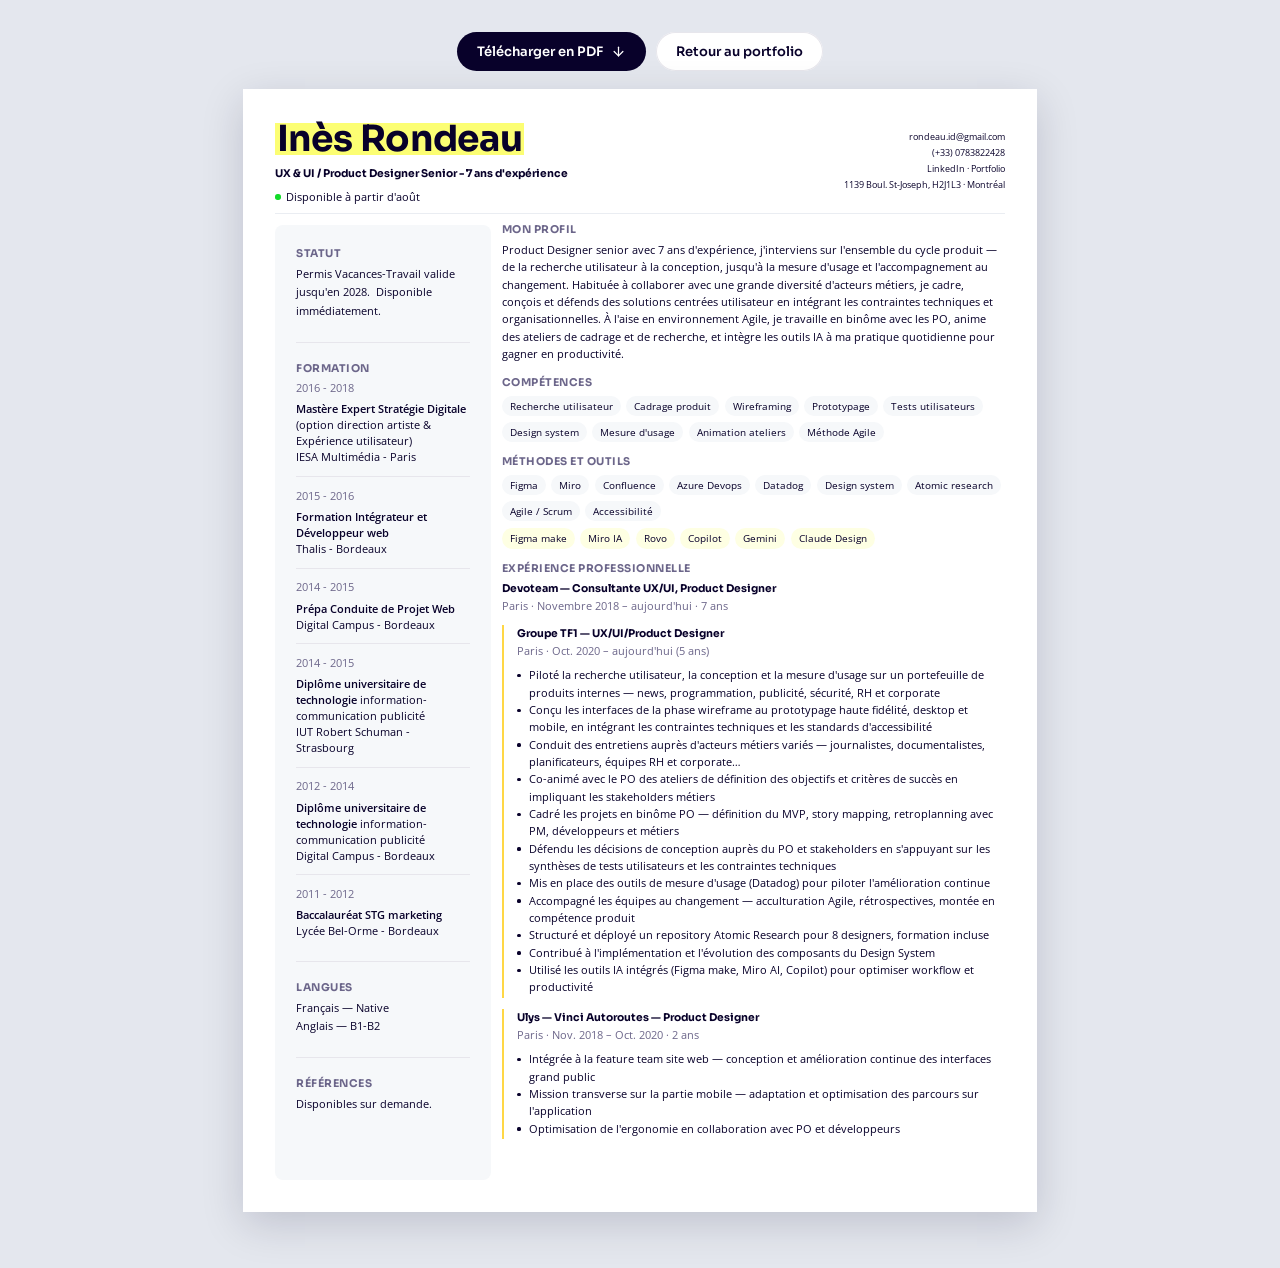
==== cv-ines-rondeau.html @ 863227c4 "V1" ====
<!DOCTYPE html>
<html lang="fr">
<head>
  <meta charset="UTF-8">
  <meta name="viewport" content="width=device-width, initial-scale=1">
  <title>CV — Inès Rondeau · UX & UI / Product Designer senior</title>
  <link rel="preconnect" href="https://fonts.googleapis.com">
  <link rel="preconnect" href="https://fonts.gstatic.com" crossorigin>
  <link href="https://fonts.googleapis.com/css2?family=Sora:wght@400;600;700&family=Open+Sans:ital,wght@0,400;0,600;1,400&display=swap" rel="stylesheet">
  <style>
    :root{
      --ink:#08012A;
      --muted:#6C668A;
      --panel:#F6F8FA;
      --line:#E7E6EC;
      --head-line:#EAEDF2;
      --accent:#FFD745;
      --hl:#FCFE73;
      --ai:#FEFFE3;
      --green:#12DB29;
    }
    *{box-sizing:border-box;margin:0;padding:0;}

    html,body{
      background:#E4E7EE;
      font-family:'Open Sans',sans-serif;
      color:var(--ink);
      -webkit-font-smoothing:antialiased;
      text-rendering:optimizeLegibility;
    }

    /* screen scaffold */
    .stage{
      display:flex;
      flex-direction:column;
      align-items:center;
      gap:18px;
      padding:32px 16px 56px;
    }
    .toolbar{
      display:flex;
      gap:10px;
      align-items:center;
    }
    .toolbar .btn{
      font-family:'Sora',sans-serif;
      font-weight:600;
      font-size:13px;
      color:#fff;
      background:var(--ink);
      border:none;
      border-radius:46px;
      padding:11px 20px;
      cursor:pointer;
      display:inline-flex;
      align-items:center;
      gap:8px;
      text-decoration:none;
      transition:background .15s ease;
    }
    .toolbar .btn:hover{background:#1E1264;}
    .toolbar .btn--ghost{
      background:#fff;
      color:var(--ink);
      box-shadow:inset 0 0 0 1px var(--line);
    }
    .toolbar .btn--ghost:hover{background:#fff;box-shadow:inset 0 0 0 1px var(--muted);}

    /* ── A4 page : 595pt × 842pt = 210 × 297 mm ───────────────── */
    .cv{
      width:595pt;
      height:842pt;
      background:#fff;
      padding:24pt;
      position:relative;
      box-shadow:0 12px 40px rgba(8,1,42,.16);
      display:flex;
      flex-direction:column;
      gap:8pt;
    }

    /* ── Header ───────────────────────────────────────────────── */
    .head{
      display:flex;
      justify-content:space-between;
      align-items:flex-start;
      gap:13pt;
      height:61pt;
    }
    .head__id{width:405pt;}
    .name{
      font-family:'Sora',sans-serif;
      font-weight:700;
      font-size:27pt;
      line-height:1;
      letter-spacing:-.01em;
      display:inline;
      background:linear-gradient(transparent 16%, var(--hl) 16%, var(--hl) 86%, transparent 86%);
      -webkit-box-decoration-break:clone;
      box-decoration-break:clone;
      padding:0 1pt;
    }
    .role{
      font-family:'Sora',sans-serif;
      font-weight:700;
      font-size:8pt;
      line-height:1;
      margin-top:9pt;
    }
    .status{
      display:flex;
      align-items:center;
      gap:4pt;
      margin-top:6pt;
    }
    .status .dot{
      width:4pt;height:4pt;border-radius:50%;
      background:var(--green);
    }
    .status span{font-size:8pt;line-height:14pt;}
    .head__contact{
      text-align:right;
      font-size:7pt;
      font-weight:400;
      font-style:normal;
      line-height:12pt;
      color:var(--ink);
      padding-top:6pt;
      white-space:nowrap;
    }
    .head__contact a{color:inherit;text-decoration:none;}
    .head__contact a:hover{text-decoration:underline;}

    .rule{height:1px;background:var(--head-line);border:none;}

    /* ── Body : sidebar + main ────────────────────────────────── */
    .body{
      display:flex;
      gap:8pt;
      flex:1;
      min-height:0;
    }

    /* ── Sidebar ──────────────────────────────────────────────── */
    .side{
      width:162pt;
      flex:0 0 162pt;
      background:var(--panel);
      border-radius:6pt;
      padding:18pt 16pt;
      display:flex;
      flex-direction:column;
      gap:16pt;
    }
    .label{
      font-family:'Sora',sans-serif;
      font-weight:700;
      font-size:8pt;
      line-height:1;
      letter-spacing:.045em;
      text-transform:uppercase;
      color:var(--muted);
    }
    .side__block{display:flex;flex-direction:column;gap:4pt;}
    .side__block p{font-size:8pt;line-height:14pt;}
    .side .divider{height:.5pt;background:var(--line);border:none;}

    .formation{display:flex;flex-direction:column;gap:8pt;}
    .edu{display:flex;flex-direction:column;gap:4pt;}
    .edu+ .edu{padding-top:8pt;border-top:.5pt solid var(--line);}
    .edu .yr{font-size:8pt;line-height:12pt;color:var(--muted);}
    .edu .deg{font-size:8pt;line-height:12pt;}
    .edu .deg strong{font-weight:600;}

    /* ── Main column ──────────────────────────────────────────── */
    .main{
      flex:1;
      min-width:0;
      display:flex;
      flex-direction:column;
      gap:11pt;
    }
    .sec{display:flex;flex-direction:column;gap:5pt;}
    .profile{font-size:8pt;line-height:13pt;}

    .tags{display:flex;flex-wrap:wrap;gap:4pt;}
    .tag{
      font-size:10px;
      line-height:1;
      background:var(--panel);
      border-radius:23pt;
      padding:4pt 6pt;
      white-space:nowrap;
    }
    .tag--ai{background:var(--ai);}

    /* experience */
    .exp{display:flex;flex-direction:column;gap:8pt;}
    .exp__head{display:flex;flex-direction:column;gap:1pt;}
    .exp__org{font-family:'Sora',sans-serif;font-weight:700;font-size:8pt;line-height:12pt;}
    .exp__meta{font-size:8pt;line-height:12pt;color:var(--muted);}
    .exp__card{
      border-left:2pt solid var(--accent);
      padding:1pt 0 1pt 10pt;
      display:flex;
      flex-direction:column;
      gap:6pt;
    }
    .bullets{list-style:none;display:flex;flex-direction:column;gap:0;}
    .bullets li{
      position:relative;
      font-size:8pt;
      line-height:13pt;
      padding-left:9pt;
    }
    .bullets li::before{
      content:"";
      position:absolute;
      left:0;top:5pt;
      width:2.4pt;height:2.4pt;border-radius:50%;
      background:var(--ink);
    }

    /* ── Print ────────────────────────────────────────────────── */
    @page{size:A4;margin:0;}
    @media print{
      html,body{background:#fff;}
      .stage{padding:0;gap:0;}
      .toolbar{display:none;}
      .cv{box-shadow:none;}
    }
  </style>
</head>
<body>
  <div class="stage">
    <div class="toolbar">
      <button type="button" class="btn" onclick="window.print()">
        Télécharger en PDF
        <svg width="15" height="15" viewBox="0 0 24 24" fill="none" stroke="currentColor" stroke-width="2" stroke-linecap="round" stroke-linejoin="round" aria-hidden="true"><line x1="12" y1="5" x2="12" y2="19"/><polyline points="5 12 12 19 19 12"/></svg>
      </button>
      <a class="btn btn--ghost" href="index.html">Retour au portfolio</a>
    </div>

    <!-- ============================ CV A4 ============================ -->
    <article class="cv" aria-label="CV d'Inès Rondeau">

      <!-- Header -->
      <header class="head">
        <div class="head__id">
          <h1 class="name">Inès Rondeau</h1>
          <p class="role">UX &amp; UI / Product Designer Senior - 7 ans d'expérience</p>
          <div class="status">
            <span class="dot" aria-hidden="true"></span>
            <span>Disponible à partir d'août</span>
          </div>
        </div>
        <address class="head__contact">
          <a href="mailto:rondeau.id@gmail.com">rondeau.id@gmail.com</a><br>
          (+33) 0783822428<br>
          <a href="https://www.linkedin.com/in/in%C3%A8s-rondeau-173500bb/" target="_blank" rel="noopener">LinkedIn</a> · <a href="index.html">Portfolio</a><br>
          1139 Boul. St-Joseph, H2J1L3 · Montréal
        </address>
      </header>

      <hr class="rule">

      <div class="body">

        <!-- Sidebar -->
        <aside class="side" style="padding: 24px 21px 21px">
          <div class="side__block">
            <div class="label">Statut</div>
            <p>Permis Vacances-Travail valide jusqu'en 2028. 
Disponible immédiatement.</p>
          </div>

          <hr class="divider">

          <div class="side__block">
            <div class="label">Formation</div>
            <div class="formation">
              <div class="edu">
                <span class="yr">2016 - 2018</span>
                <span class="deg"><strong>Mastère Expert Stratégie Digitale</strong> (option direction artiste &amp; Expérience utilisateur)<br>IESA Multimédia - Paris</span>
              </div>
              <div class="edu">
                <span class="yr">2015 - 2016</span>
                <span class="deg"><strong>Formation Intégrateur et Développeur web</strong><br>Thalis - Bordeaux</span>
              </div>
              <div class="edu">
                <span class="yr">2014 - 2015</span>
                <span class="deg"><strong>Prépa Conduite de Projet Web</strong><br>Digital Campus - Bordeaux</span>
              </div>
              <div class="edu">
                <span class="yr">2014 - 2015</span>
                <span class="deg"><strong>Diplôme universitaire de technologie</strong> information-communication publicité<br>IUT Robert Schuman - Strasbourg</span>
              </div>
              <div class="edu">
                <span class="yr">2012 - 2014</span>
                <span class="deg"><strong>Diplôme universitaire de technologie</strong> information-communication publicité<br>Digital Campus - Bordeaux</span>
              </div>
              <div class="edu">
                <span class="yr">2011 - 2012</span>
                <span class="deg"><strong>Baccalauréat STG marketing</strong><br>Lycée Bel-Orme - Bordeaux</span>
              </div>
            </div>
          </div>

          <hr class="divider">

          <div class="side__block">
            <div class="label">Langues</div>
            <p>Français — Native<br>Anglais — B1-B2</p>
          </div>

          <hr class="divider">

          <div class="side__block">
            <div class="label">Références</div>
            <p>Disponibles sur demande.</p>
          </div>
        </aside>

        <!-- Main -->
        <section class="main" style="gap: 15px">

          <div class="sec">
            <div class="label">Mon profil</div>
            <p class="profile">Product Designer senior avec 7 ans d'expérience, j'interviens sur l'ensemble du cycle produit — de la recherche utilisateur à la conception, jusqu'à la mesure d'usage et l'accompagnement au changement. Habituée à collaborer avec une grande diversité d'acteurs métiers, je cadre, conçois et défends des solutions centrées utilisateur en intégrant les contraintes techniques et organisationnelles. À l'aise en environnement Agile, je travaille en binôme avec les PO, anime des ateliers de cadrage et de recherche, et intègre les outils IA à ma pratique quotidienne pour gagner en productivité.</p>
          </div>

          <div class="sec">
            <div class="label">Compétences</div>
            <div class="tags">
              <span class="tag">Recherche utilisateur</span>
              <span class="tag">Cadrage produit</span>
              <span class="tag">Wireframing</span>
              <span class="tag">Prototypage</span>
              <span class="tag">Tests utilisateurs</span>
              <span class="tag">Design system</span>
              <span class="tag">Mesure d'usage</span>
              <span class="tag">Animation ateliers</span>
              <span class="tag">Méthode Agile</span>
            </div>
          </div>

          <div class="sec">
            <div class="label">Méthodes et outils</div>
            <div class="tags">
              <span class="tag">Figma</span>
              <span class="tag">Miro</span>
              <span class="tag">Confluence</span>
              <span class="tag">Azure Devops</span>
              <span class="tag">Datadog</span>
              <span class="tag">Design system</span>
              <span class="tag">Atomic research</span>
              <span class="tag">Agile / Scrum</span>
              <span class="tag">Accessibilité</span>
            </div>
            <div class="tags">
              <span class="tag tag--ai">Figma make</span>
              <span class="tag tag--ai">Miro IA</span>
              <span class="tag tag--ai">Rovo</span>
              <span class="tag tag--ai">Copilot</span>
              <span class="tag tag--ai">Gemini</span>
              <span class="tag tag--ai">Claude Design</span>
            </div>
          </div>

          <div class="sec">
            <div class="label">Expérience professionnelle</div>
            <div class="exp">
              <div class="exp__head">
                <span class="exp__org">Devoteam — Consultante UX/UI, Product Designer</span>
                <span class="exp__meta">Paris · Novembre 2018 – aujourd'hui · 7 ans</span>
              </div>

              <div class="exp__card">
                <div class="exp__head">
                  <span class="exp__org">Groupe TF1 — UX/UI/Product Designer</span>
                  <span class="exp__meta">Paris · Oct. 2020 – aujourd'hui (5 ans)</span>
                </div>
                <ul class="bullets">
                  <li>Piloté la recherche utilisateur, la conception et la mesure d'usage sur un portefeuille de produits internes — news, programmation, publicité, sécurité, RH et corporate</li>
                  <li>Conçu les interfaces de la phase wireframe au prototypage haute fidélité, desktop et mobile, en intégrant les contraintes techniques et les standards d'accessibilité</li>
                  <li>Conduit des entretiens auprès d'acteurs métiers variés — journalistes, documentalistes, planificateurs, équipes RH et corporate…</li>
                  <li>Co-animé avec le PO des ateliers de définition des objectifs et critères de succès en impliquant les stakeholders métiers</li>
                  <li>Cadré les projets en binôme PO — définition du MVP, story mapping, retroplanning avec PM, développeurs et métiers</li>
                  <li>Défendu les décisions de conception auprès du PO et stakeholders en s'appuyant sur les synthèses de tests utilisateurs et les contraintes techniques</li>
                  <li>Mis en place des outils de mesure d'usage (Datadog) pour piloter l'amélioration continue</li>
                  <li>Accompagné les équipes au changement — acculturation Agile, rétrospectives, montée en compétence produit</li>
                  <li>Structuré et déployé un repository Atomic Research pour 8 designers, formation incluse</li>
                  <li>Contribué à l'implémentation et l'évolution des composants du Design System</li>
                  <li>Utilisé les outils IA intégrés (Figma make, Miro AI, Copilot) pour optimiser workflow et productivité</li>
                </ul>
              </div>

              <div class="exp__card">
                <div class="exp__head">
                  <span class="exp__org">Ulys — Vinci Autoroutes — Product Designer</span>
                  <span class="exp__meta">Paris · Nov. 2018 – Oct. 2020 · 2 ans</span>
                </div>
                <ul class="bullets">
                  <li>Intégrée à la feature team site web — conception et amélioration continue des interfaces grand public</li>
                  <li>Mission transverse sur la partie mobile — adaptation et optimisation des parcours sur l'application</li>
                  <li>Optimisation de l'ergonomie en collaboration avec PO et développeurs</li>
                </ul>
              </div>
            </div>
          </div>

        </section>
      </div>
    </article>
  </div>
</body>
</html>
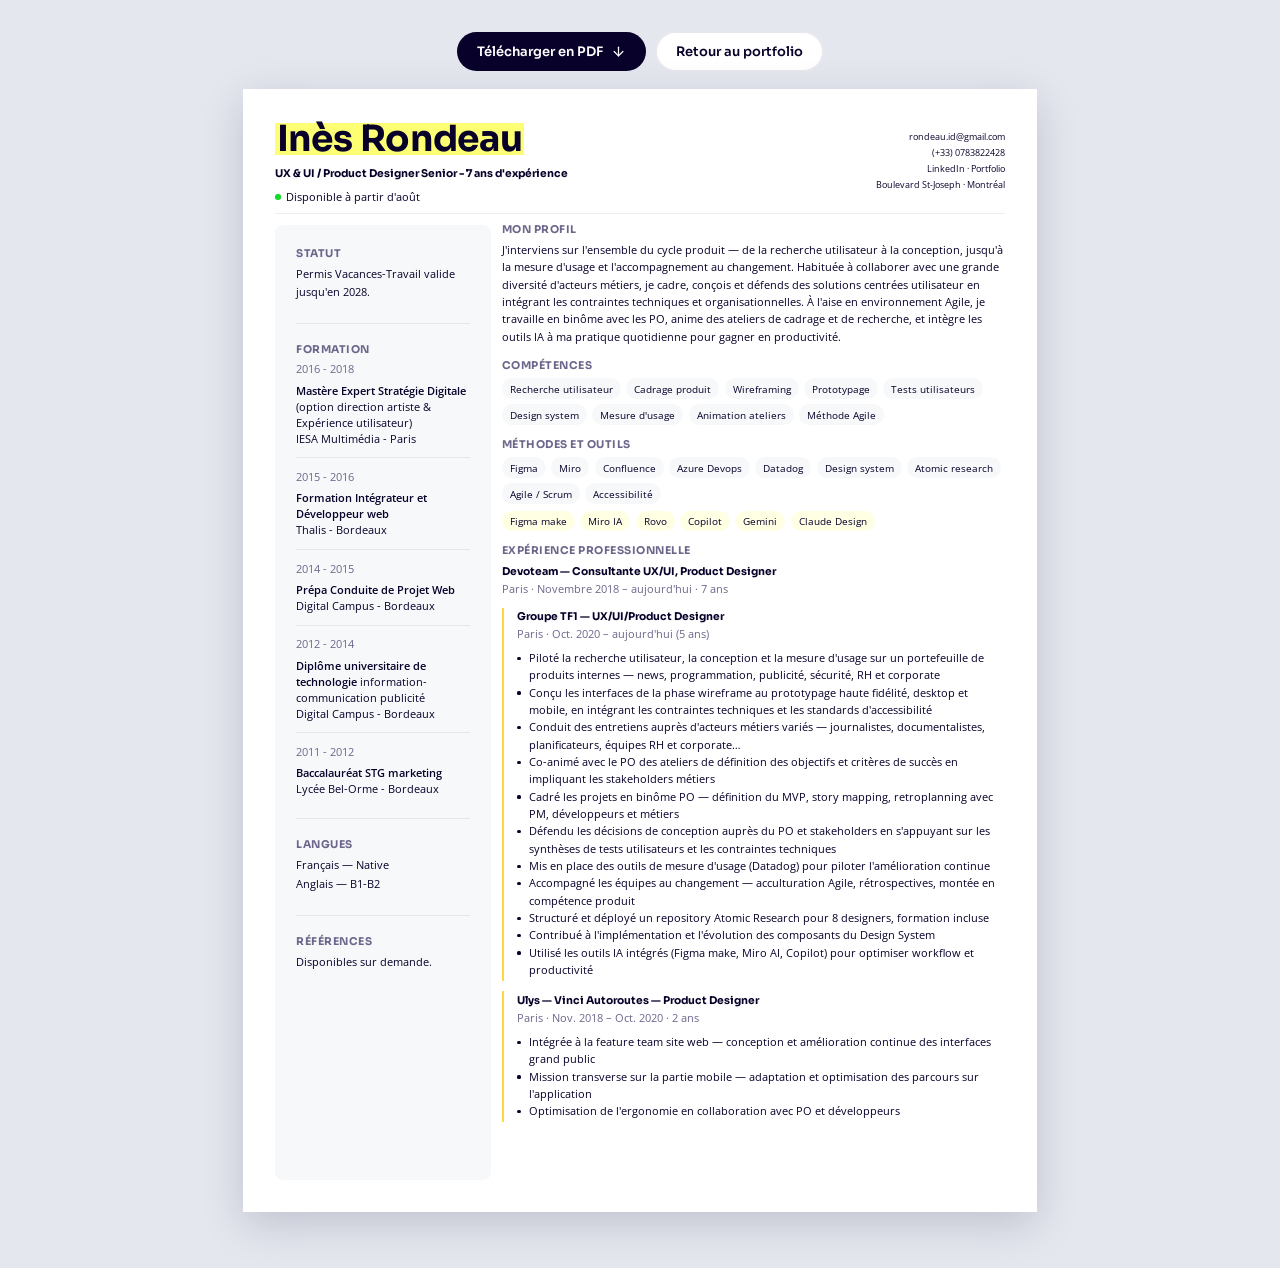
==== commit 13456804: "V2" ====
--- a/cv-ines-rondeau.html
+++ b/cv-ines-rondeau.html
@@ -1,12 +1,12 @@
-<!DOCTYPE html>
-<html lang="fr">
-<head>
+<!DOCTYPE html><html lang="fr"><head>
+
+
   <meta charset="UTF-8">
   <meta name="viewport" content="width=device-width, initial-scale=1">
-  <title>CV — Inès Rondeau · UX & UI / Product Designer senior</title>
+  <title>CV — Inès Rondeau · UX &amp; UI / Product Designer senior</title>
   <link rel="preconnect" href="https://fonts.googleapis.com">
-  <link rel="preconnect" href="https://fonts.gstatic.com" crossorigin>
-  <link href="https://fonts.googleapis.com/css2?family=Sora:wght@400;600;700&family=Open+Sans:ital,wght@0,400;0,600;1,400&display=swap" rel="stylesheet">
+  <link rel="preconnect" href="https://fonts.gstatic.com" crossorigin="">
+  <link href="https://fonts.googleapis.com/css2?family=Sora:wght@400;600;700&amp;family=Open+Sans:ital,wght@0,400;0,600;1,400&amp;display=swap" rel="stylesheet">
   <style>
     :root{
       --ink:#08012A;
@@ -231,12 +231,12 @@
     }
   </style>
 </head>
-<body>
+<body style="">
   <div class="stage">
     <div class="toolbar">
       <button type="button" class="btn" onclick="window.print()">
         Télécharger en PDF
-        <svg width="15" height="15" viewBox="0 0 24 24" fill="none" stroke="currentColor" stroke-width="2" stroke-linecap="round" stroke-linejoin="round" aria-hidden="true"><line x1="12" y1="5" x2="12" y2="19"/><polyline points="5 12 12 19 19 12"/></svg>
+        <svg width="15" height="15" viewBox="0 0 24 24" fill="none" stroke="currentColor" stroke-width="2" stroke-linecap="round" stroke-linejoin="round" aria-hidden="true"><line x1="12" y1="5" x2="12" y2="19"></line><polyline points="5 12 12 19 19 12"></polyline></svg>
       </button>
       <a class="btn btn--ghost" href="index.html">Retour au portfolio</a>
     </div>
@@ -254,12 +254,11 @@
             <span>Disponible à partir d'août</span>
           </div>
         </div>
-        <address class="head__contact">
+        <address class="head__contact" style="">
           <a href="mailto:rondeau.id@gmail.com">rondeau.id@gmail.com</a><br>
           (+33) 0783822428<br>
-          <a href="https://www.linkedin.com/in/in%C3%A8s-rondeau-173500bb/" target="_blank" rel="noopener">LinkedIn</a> · <a href="index.html">Portfolio</a><br>
-          1139 Boul. St-Joseph, H2J1L3 · Montréal
-        </address>
+          <a href="https://www.linkedin.com/in/in%C3%A8s-rondeau-173500bb/" target="_blank" rel="noopener">LinkedIn</a> · <a href="index.html">Portfolio</a><br><div>Boulevard St-Joseph · Montréal
+        </div></address>
       </header>
 
       <hr class="rule">
@@ -270,8 +269,7 @@
         <aside class="side" style="padding: 24px 21px 21px">
           <div class="side__block">
             <div class="label">Statut</div>
-            <p>Permis Vacances-Travail valide jusqu'en 2028. 
-Disponible immédiatement.</p>
+            <p>Permis Vacances-Travail valide jusqu'en 2028. </p>
           </div>
 
           <hr class="divider">
@@ -292,10 +290,6 @@
                 <span class="deg"><strong>Prépa Conduite de Projet Web</strong><br>Digital Campus - Bordeaux</span>
               </div>
               <div class="edu">
-                <span class="yr">2014 - 2015</span>
-                <span class="deg"><strong>Diplôme universitaire de technologie</strong> information-communication publicité<br>IUT Robert Schuman - Strasbourg</span>
-              </div>
-              <div class="edu">
                 <span class="yr">2012 - 2014</span>
                 <span class="deg"><strong>Diplôme universitaire de technologie</strong> information-communication publicité<br>Digital Campus - Bordeaux</span>
               </div>
@@ -326,7 +320,7 @@
 
           <div class="sec">
             <div class="label">Mon profil</div>
-            <p class="profile">Product Designer senior avec 7 ans d'expérience, j'interviens sur l'ensemble du cycle produit — de la recherche utilisateur à la conception, jusqu'à la mesure d'usage et l'accompagnement au changement. Habituée à collaborer avec une grande diversité d'acteurs métiers, je cadre, conçois et défends des solutions centrées utilisateur en intégrant les contraintes techniques et organisationnelles. À l'aise en environnement Agile, je travaille en binôme avec les PO, anime des ateliers de cadrage et de recherche, et intègre les outils IA à ma pratique quotidienne pour gagner en productivité.</p>
+            <p class="profile" style="">J'interviens sur l'ensemble du cycle produit — de la recherche utilisateur à la conception, jusqu'à la mesure d'usage et l'accompagnement au changement. Habituée à collaborer avec une grande diversité d'acteurs métiers, je cadre, conçois et défends des solutions centrées utilisateur en intégrant les contraintes techniques et organisationnelles. À l'aise en environnement Agile, je travaille en binôme avec les PO, anime des ateliers de cadrage et de recherche, et intègre les outils IA à ma pratique quotidienne pour gagner en productivité.</p>
           </div>
 
           <div class="sec">
@@ -413,5 +407,6 @@
       </div>
     </article>
   </div>
-</body>
-</html>
+
+
+</body></html>
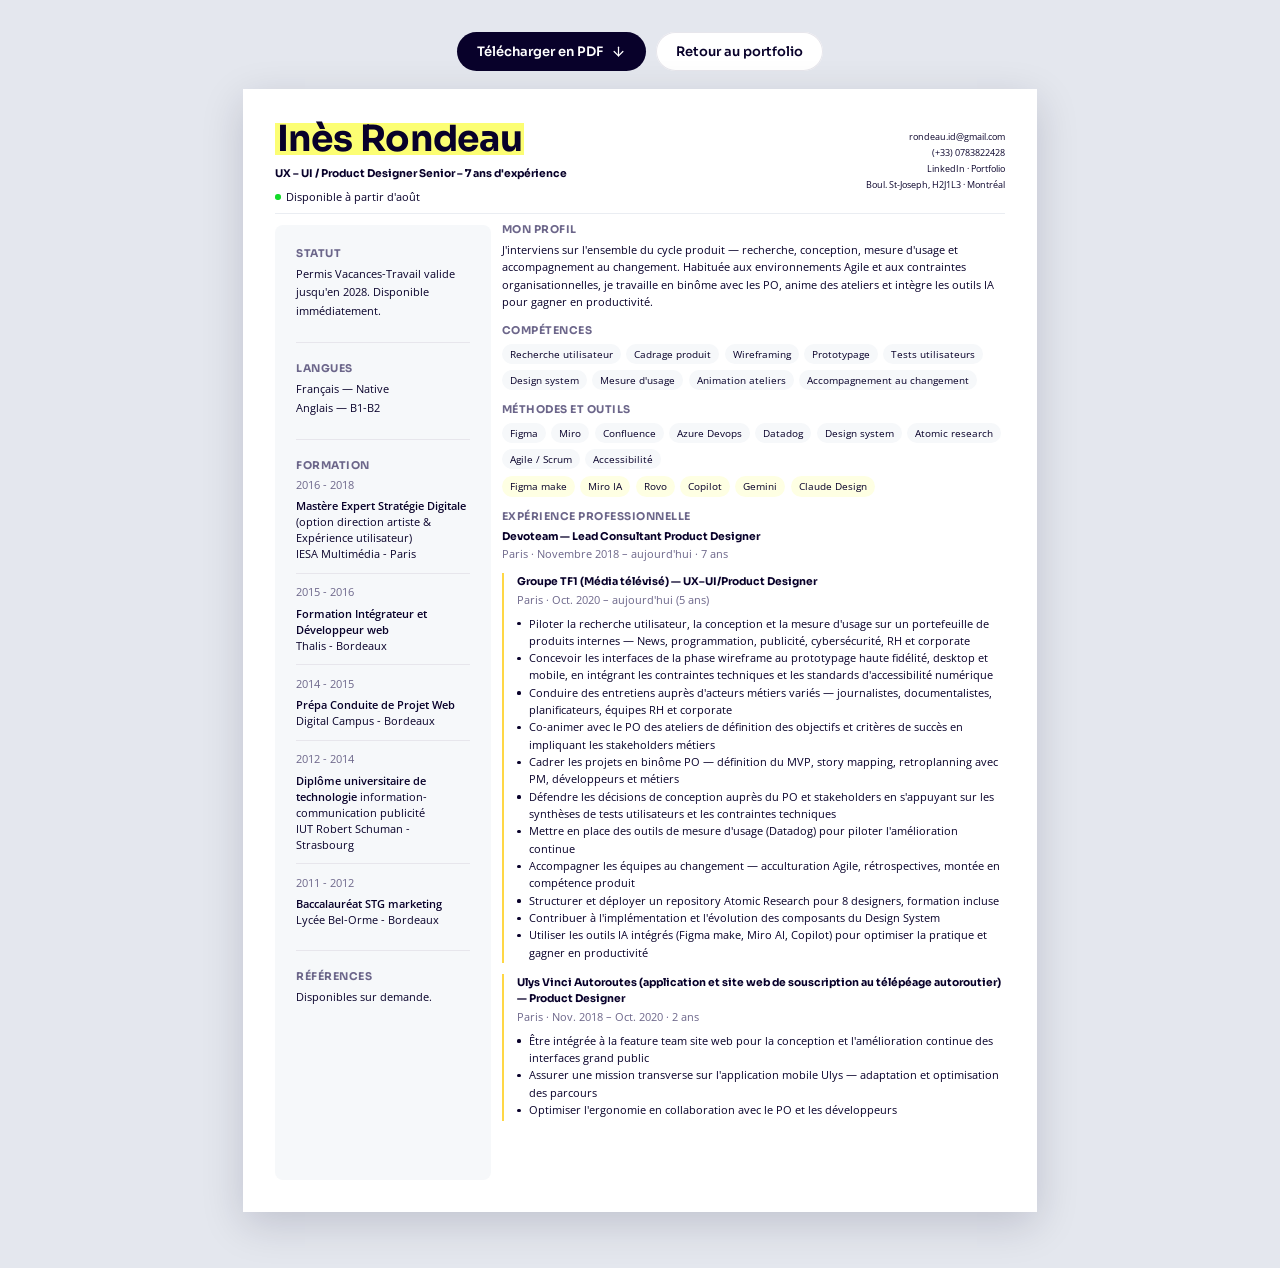
==== commit 15c3c149: "V2 CV" ====
--- a/cv-ines-rondeau.html
+++ b/cv-ines-rondeau.html
@@ -248,7 +248,7 @@
       <header class="head">
         <div class="head__id">
           <h1 class="name">Inès Rondeau</h1>
-          <p class="role">UX &amp; UI / Product Designer Senior - 7 ans d'expérience</p>
+          <p class="role">UX – UI / Product Designer Senior – 7 ans d'expérience</p>
           <div class="status">
             <span class="dot" aria-hidden="true"></span>
             <span>Disponible à partir d'août</span>
@@ -257,7 +257,7 @@
         <address class="head__contact" style="">
           <a href="mailto:rondeau.id@gmail.com">rondeau.id@gmail.com</a><br>
           (+33) 0783822428<br>
-          <a href="https://www.linkedin.com/in/in%C3%A8s-rondeau-173500bb/" target="_blank" rel="noopener">LinkedIn</a> · <a href="index.html">Portfolio</a><br><div>Boulevard St-Joseph · Montréal
+          <a href="https://www.linkedin.com/in/in%C3%A8s-rondeau-173500bb/" target="_blank" rel="noopener">LinkedIn</a> · <a href="index.html">Portfolio</a><br><div>Boul. St-Joseph, H2J1L3 · Montréal
         </div></address>
       </header>
 
@@ -269,7 +269,14 @@
         <aside class="side" style="padding: 24px 21px 21px">
           <div class="side__block">
             <div class="label">Statut</div>
-            <p>Permis Vacances-Travail valide jusqu'en 2028. </p>
+            <p>Permis Vacances-Travail valide jusqu'en 2028. Disponible immédiatement.</p>
+          </div>
+
+          <hr class="divider">
+
+          <div class="side__block">
+            <div class="label">Langues</div>
+            <p>Français — Native<br>Anglais — B1-B2</p>
           </div>
 
           <hr class="divider">
@@ -291,7 +298,7 @@
               </div>
               <div class="edu">
                 <span class="yr">2012 - 2014</span>
-                <span class="deg"><strong>Diplôme universitaire de technologie</strong> information-communication publicité<br>Digital Campus - Bordeaux</span>
+                <span class="deg"><strong>Diplôme universitaire de technologie</strong> information-communication publicité<br>IUT Robert Schuman - Strasbourg</span>
               </div>
               <div class="edu">
                 <span class="yr">2011 - 2012</span>
@@ -303,13 +310,6 @@
           <hr class="divider">
 
           <div class="side__block">
-            <div class="label">Langues</div>
-            <p>Français — Native<br>Anglais — B1-B2</p>
-          </div>
-
-          <hr class="divider">
-
-          <div class="side__block">
             <div class="label">Références</div>
             <p>Disponibles sur demande.</p>
           </div>
@@ -320,7 +320,7 @@
 
           <div class="sec">
             <div class="label">Mon profil</div>
-            <p class="profile" style="">J'interviens sur l'ensemble du cycle produit — de la recherche utilisateur à la conception, jusqu'à la mesure d'usage et l'accompagnement au changement. Habituée à collaborer avec une grande diversité d'acteurs métiers, je cadre, conçois et défends des solutions centrées utilisateur en intégrant les contraintes techniques et organisationnelles. À l'aise en environnement Agile, je travaille en binôme avec les PO, anime des ateliers de cadrage et de recherche, et intègre les outils IA à ma pratique quotidienne pour gagner en productivité.</p>
+            <p class="profile" style="">J'interviens sur l'ensemble du cycle produit — recherche, conception, mesure d'usage et accompagnement au changement. Habituée aux environnements Agile et aux contraintes organisationnelles, je travaille en binôme avec les PO, anime des ateliers et intègre les outils IA pour gagner en productivité.</p>
           </div>
 
           <div class="sec">
@@ -334,7 +334,7 @@
               <span class="tag">Design system</span>
               <span class="tag">Mesure d'usage</span>
               <span class="tag">Animation ateliers</span>
-              <span class="tag">Méthode Agile</span>
+              <span class="tag">Accompagnement au changement</span>
             </div>
           </div>
 
@@ -365,39 +365,39 @@
             <div class="label">Expérience professionnelle</div>
             <div class="exp">
               <div class="exp__head">
-                <span class="exp__org">Devoteam — Consultante UX/UI, Product Designer</span>
+                <span class="exp__org">Devoteam — Lead Consultant Product Designer</span>
                 <span class="exp__meta">Paris · Novembre 2018 – aujourd'hui · 7 ans</span>
               </div>
 
               <div class="exp__card">
                 <div class="exp__head">
-                  <span class="exp__org">Groupe TF1 — UX/UI/Product Designer</span>
+                  <span class="exp__org">Groupe TF1 (Média télévisé) — UX–UI/Product Designer</span>
                   <span class="exp__meta">Paris · Oct. 2020 – aujourd'hui (5 ans)</span>
                 </div>
                 <ul class="bullets">
-                  <li>Piloté la recherche utilisateur, la conception et la mesure d'usage sur un portefeuille de produits internes — news, programmation, publicité, sécurité, RH et corporate</li>
-                  <li>Conçu les interfaces de la phase wireframe au prototypage haute fidélité, desktop et mobile, en intégrant les contraintes techniques et les standards d'accessibilité</li>
-                  <li>Conduit des entretiens auprès d'acteurs métiers variés — journalistes, documentalistes, planificateurs, équipes RH et corporate…</li>
-                  <li>Co-animé avec le PO des ateliers de définition des objectifs et critères de succès en impliquant les stakeholders métiers</li>
-                  <li>Cadré les projets en binôme PO — définition du MVP, story mapping, retroplanning avec PM, développeurs et métiers</li>
-                  <li>Défendu les décisions de conception auprès du PO et stakeholders en s'appuyant sur les synthèses de tests utilisateurs et les contraintes techniques</li>
-                  <li>Mis en place des outils de mesure d'usage (Datadog) pour piloter l'amélioration continue</li>
-                  <li>Accompagné les équipes au changement — acculturation Agile, rétrospectives, montée en compétence produit</li>
-                  <li>Structuré et déployé un repository Atomic Research pour 8 designers, formation incluse</li>
-                  <li>Contribué à l'implémentation et l'évolution des composants du Design System</li>
-                  <li>Utilisé les outils IA intégrés (Figma make, Miro AI, Copilot) pour optimiser workflow et productivité</li>
+                  <li>Piloter la recherche utilisateur, la conception et la mesure d'usage sur un portefeuille de produits internes — News, programmation, publicité, cybersécurité, RH et corporate</li>
+                  <li>Concevoir les interfaces de la phase wireframe au prototypage haute fidélité, desktop et mobile, en intégrant les contraintes techniques et les standards d'accessibilité numérique</li>
+                  <li>Conduire des entretiens auprès d'acteurs métiers variés — journalistes, documentalistes, planificateurs, équipes RH et corporate</li>
+                  <li>Co-animer avec le PO des ateliers de définition des objectifs et critères de succès en impliquant les stakeholders métiers</li>
+                  <li>Cadrer les projets en binôme PO — définition du MVP, story mapping, retroplanning avec PM, développeurs et métiers</li>
+                  <li>Défendre les décisions de conception auprès du PO et stakeholders en s'appuyant sur les synthèses de tests utilisateurs et les contraintes techniques</li>
+                  <li>Mettre en place des outils de mesure d'usage (Datadog) pour piloter l'amélioration continue</li>
+                  <li>Accompagner les équipes au changement — acculturation Agile, rétrospectives, montée en compétence produit</li>
+                  <li>Structurer et déployer un repository Atomic Research pour 8 designers, formation incluse</li>
+                  <li>Contribuer à l'implémentation et l'évolution des composants du Design System</li>
+                  <li>Utiliser les outils IA intégrés (Figma make, Miro AI, Copilot) pour optimiser la pratique et gagner en productivité</li>
                 </ul>
               </div>
 
               <div class="exp__card">
                 <div class="exp__head">
-                  <span class="exp__org">Ulys — Vinci Autoroutes — Product Designer</span>
+                  <span class="exp__org">Ulys Vinci Autoroutes (application et site web de souscription au télépéage autoroutier) — Product Designer</span>
                   <span class="exp__meta">Paris · Nov. 2018 – Oct. 2020 · 2 ans</span>
                 </div>
                 <ul class="bullets">
-                  <li>Intégrée à la feature team site web — conception et amélioration continue des interfaces grand public</li>
-                  <li>Mission transverse sur la partie mobile — adaptation et optimisation des parcours sur l'application</li>
-                  <li>Optimisation de l'ergonomie en collaboration avec PO et développeurs</li>
+                  <li>Être intégrée à la feature team site web pour la conception et l'amélioration continue des interfaces grand public</li>
+                  <li>Assurer une mission transverse sur l'application mobile Ulys — adaptation et optimisation des parcours</li>
+                  <li>Optimiser l'ergonomie en collaboration avec le PO et les développeurs</li>
                 </ul>
               </div>
             </div>
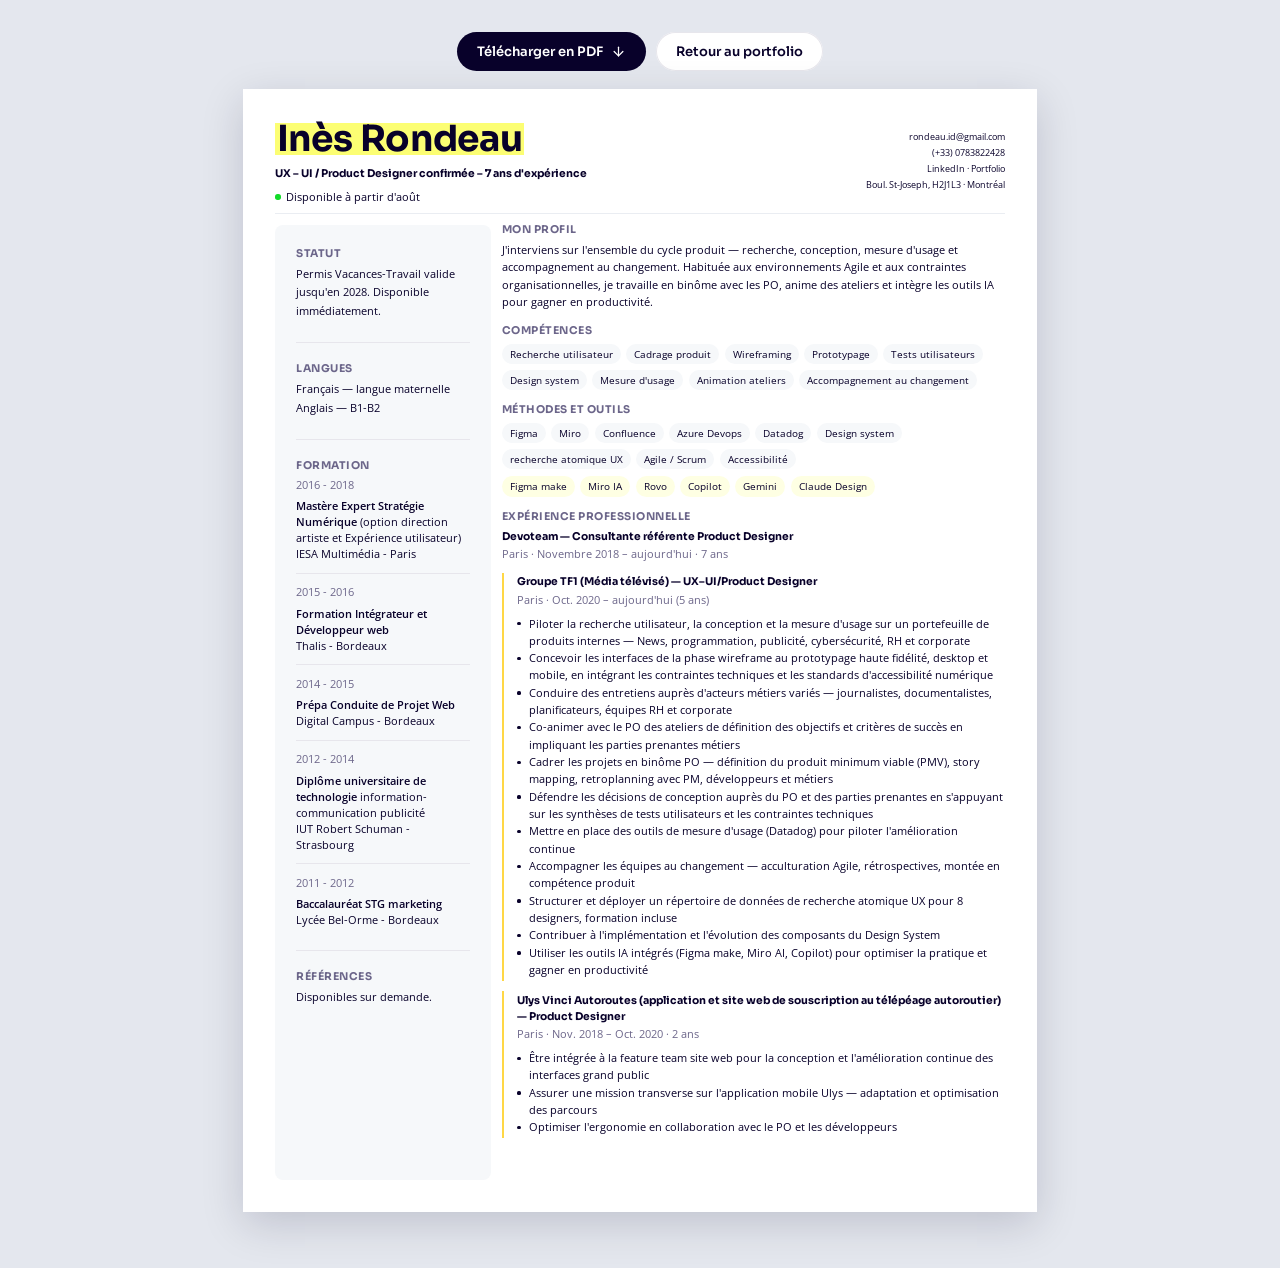
==== commit 0f097d05: "V4" ====
--- a/cv-ines-rondeau.html
+++ b/cv-ines-rondeau.html
@@ -3,7 +3,7 @@
 
   <meta charset="UTF-8">
   <meta name="viewport" content="width=device-width, initial-scale=1">
-  <title>CV — Inès Rondeau · UX &amp; UI / Product Designer senior</title>
+  <title>CV — Inès Rondeau · UX et UI / Product Designer confirmée</title>
   <link rel="preconnect" href="https://fonts.googleapis.com">
   <link rel="preconnect" href="https://fonts.gstatic.com" crossorigin="">
   <link href="https://fonts.googleapis.com/css2?family=Sora:wght@400;600;700&amp;family=Open+Sans:ital,wght@0,400;0,600;1,400&amp;display=swap" rel="stylesheet">
@@ -248,7 +248,7 @@
       <header class="head">
         <div class="head__id">
           <h1 class="name">Inès Rondeau</h1>
-          <p class="role">UX – UI / Product Designer Senior – 7 ans d'expérience</p>
+          <p class="role">UX – UI / Product Designer confirmée – 7 ans d'expérience</p>
           <div class="status">
             <span class="dot" aria-hidden="true"></span>
             <span>Disponible à partir d'août</span>
@@ -276,7 +276,7 @@
 
           <div class="side__block">
             <div class="label">Langues</div>
-            <p>Français — Native<br>Anglais — B1-B2</p>
+            <p>Français — langue maternelle<br>Anglais — B1-B2</p>
           </div>
 
           <hr class="divider">
@@ -286,7 +286,7 @@
             <div class="formation">
               <div class="edu">
                 <span class="yr">2016 - 2018</span>
-                <span class="deg"><strong>Mastère Expert Stratégie Digitale</strong> (option direction artiste &amp; Expérience utilisateur)<br>IESA Multimédia - Paris</span>
+                <span class="deg"><strong>Mastère Expert Stratégie Numérique</strong> (option direction artiste et Expérience utilisateur)<br>IESA Multimédia - Paris</span>
               </div>
               <div class="edu">
                 <span class="yr">2015 - 2016</span>
@@ -347,7 +347,7 @@
               <span class="tag">Azure Devops</span>
               <span class="tag">Datadog</span>
               <span class="tag">Design system</span>
-              <span class="tag">Atomic research</span>
+              <span class="tag">recherche atomique UX</span>
               <span class="tag">Agile / Scrum</span>
               <span class="tag">Accessibilité</span>
             </div>
@@ -365,7 +365,7 @@
             <div class="label">Expérience professionnelle</div>
             <div class="exp">
               <div class="exp__head">
-                <span class="exp__org">Devoteam — Lead Consultant Product Designer</span>
+                <span class="exp__org">Devoteam — Consultante référente Product Designer</span>
                 <span class="exp__meta">Paris · Novembre 2018 – aujourd'hui · 7 ans</span>
               </div>
 
@@ -378,12 +378,12 @@
                   <li>Piloter la recherche utilisateur, la conception et la mesure d'usage sur un portefeuille de produits internes — News, programmation, publicité, cybersécurité, RH et corporate</li>
                   <li>Concevoir les interfaces de la phase wireframe au prototypage haute fidélité, desktop et mobile, en intégrant les contraintes techniques et les standards d'accessibilité numérique</li>
                   <li>Conduire des entretiens auprès d'acteurs métiers variés — journalistes, documentalistes, planificateurs, équipes RH et corporate</li>
-                  <li>Co-animer avec le PO des ateliers de définition des objectifs et critères de succès en impliquant les stakeholders métiers</li>
-                  <li>Cadrer les projets en binôme PO — définition du MVP, story mapping, retroplanning avec PM, développeurs et métiers</li>
-                  <li>Défendre les décisions de conception auprès du PO et stakeholders en s'appuyant sur les synthèses de tests utilisateurs et les contraintes techniques</li>
+                  <li>Co-animer avec le PO des ateliers de définition des objectifs et critères de succès en impliquant les parties prenantes métiers</li>
+                  <li>Cadrer les projets en binôme PO — définition du produit minimum viable (PMV), story mapping, retroplanning avec PM, développeurs et métiers</li>
+                  <li>Défendre les décisions de conception auprès du PO et des parties prenantes en s'appuyant sur les synthèses de tests utilisateurs et les contraintes techniques</li>
                   <li>Mettre en place des outils de mesure d'usage (Datadog) pour piloter l'amélioration continue</li>
                   <li>Accompagner les équipes au changement — acculturation Agile, rétrospectives, montée en compétence produit</li>
-                  <li>Structurer et déployer un repository Atomic Research pour 8 designers, formation incluse</li>
+                  <li>Structurer et déployer un répertoire de données de recherche atomique UX pour 8 designers, formation incluse</li>
                   <li>Contribuer à l'implémentation et l'évolution des composants du Design System</li>
                   <li>Utiliser les outils IA intégrés (Figma make, Miro AI, Copilot) pour optimiser la pratique et gagner en productivité</li>
                 </ul>
